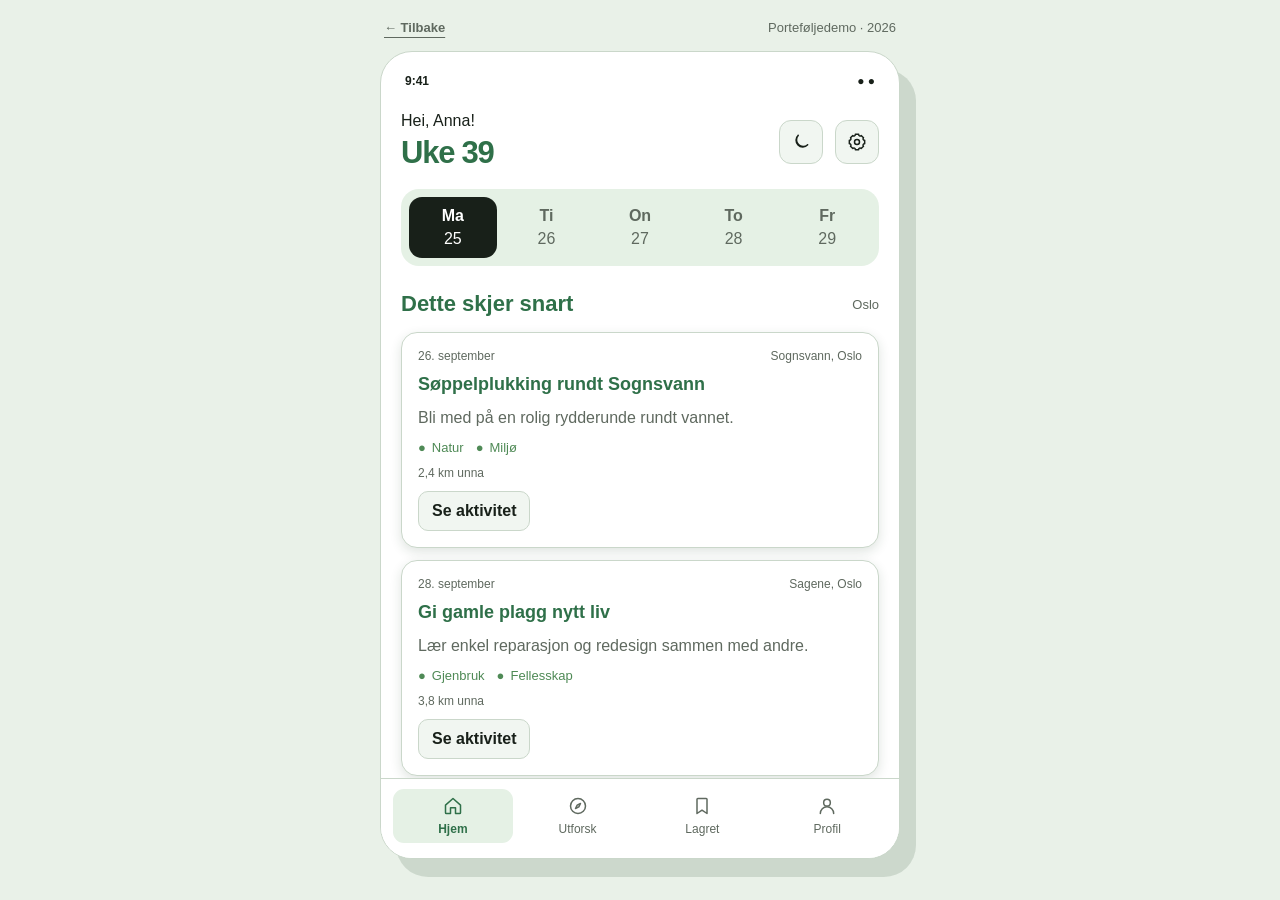
==== communigreen-demo.html @ cafadda3 "Lagringsfunksjon" ====
<!DOCTYPE html>
<html lang="no">
<head>
  <meta charset="UTF-8">
  <meta name="viewport" content="width=device-width, initial-scale=1.0">
  <meta name="description" content="Mobilorientert CommuniGreen-porteføljedemo for lokale aktiviteter og fellesskap.">
  <title>CommuniGreen | Kodet demo</title>
  <link rel="stylesheet" href="communigreen-demo.css">
</head>
<body>
  <div class="demo-page">
    <header class="demo-meta">
      <a href="communigreen.html">← Tilbake</a>
      <span>Porteføljedemo · 2026</span>
    </header>

    <main class="app-shell" aria-label="CommuniGreen-demo">
      <div class="phone-status" aria-hidden="true">
        <span>9:41</span>
        <span>● ●</span>
      </div>

      <div class="view-container" aria-live="polite">
        <section class="app-view" id="home-view" data-view="home" aria-labelledby="home-title">
          <header class="app-header">
            <div>
              <p>Hei, Anna!</p>
              <h1 id="home-title">Uke 39</h1>
            </div>
            <div class="header-actions">
              <button class="icon-button" id="theme-toggle" type="button" aria-pressed="false" aria-label="Bytt til mørk modus">
                <svg class="theme-moon" viewBox="0 0 24 24" aria-hidden="true"><path d="M20 15.3A8 8 0 0 1 8.7 4a8 8 0 1 0 11.3 11.3Z"/></svg>
                <svg class="theme-sun" viewBox="0 0 24 24" aria-hidden="true"><circle cx="12" cy="12" r="4"/><path d="M12 2v2M12 20v2M4.9 4.9l1.4 1.4M17.7 17.7l1.4 1.4M2 12h2M20 12h2M4.9 19.1l1.4-1.4M17.7 6.3l1.4-1.4"/></svg>
              </button>
              <button class="icon-button" type="button" data-view-target="profile" aria-label="Åpne profil og innstillinger">
                <svg viewBox="0 0 24 24" aria-hidden="true"><circle cx="12" cy="12" r="3"/><path d="M19.4 15a1.7 1.7 0 0 0 .3 1.9l.1.1-2.8 2.8-.1-.1a1.7 1.7 0 0 0-1.9-.3 1.7 1.7 0 0 0-1 1.6v.2h-4V21a1.7 1.7 0 0 0-1-1.6 1.7 1.7 0 0 0-1.9.3l-.1.1L4.2 17l.1-.1a1.7 1.7 0 0 0 .3-1.9A1.7 1.7 0 0 0 3 14H2.8v-4H3a1.7 1.7 0 0 0 1.6-1 1.7 1.7 0 0 0-.3-1.9L4.2 7 7 4.2l.1.1A1.7 1.7 0 0 0 9 4.6 1.7 1.7 0 0 0 10 3V2.8h4V3a1.7 1.7 0 0 0 1 1.6 1.7 1.7 0 0 0 1.9-.3l.1-.1L19.8 7l-.1.1a1.7 1.7 0 0 0-.3 1.9 1.7 1.7 0 0 0 1.6 1h.2v4H21a1.7 1.7 0 0 0-1.6 1Z"/></svg>
              </button>
            </div>
          </header>

          <div class="week-strip" aria-label="Denne uken">
            <span class="day is-current"><strong>Ma</strong><span>25</span></span>
            <span class="day"><strong>Ti</strong><span>26</span></span>
            <span class="day"><strong>On</strong><span>27</span></span>
            <span class="day"><strong>To</strong><span>28</span></span>
            <span class="day"><strong>Fr</strong><span>29</span></span>
          </div>

          <div class="section-heading">
            <h2>Dette skjer snart</h2>
            <span>Oslo</span>
          </div>

          <div class="activity-list" id="home-activities"></div>
        </section>

        <section class="app-view" id="explore-view" data-view="explore" aria-labelledby="explore-title" hidden>
          <header class="explore-header">
            <div>
              <p class="brand-label">CommuniGreen</p>
              <h1 id="explore-title">Utforsk</h1>
            </div>
            <span class="result-count" id="result-count">0 aktiviteter</span>
          </header>

          <div class="filter-list" role="group" aria-label="Filtrer aktiviteter">
            <button class="filter-button is-active" type="button" data-filter="all" aria-pressed="true">Alle</button>
            <button class="filter-button" type="button" data-filter="week" aria-pressed="false">Denne uken</button>
            <button class="filter-button" type="button" data-filter="near" aria-pressed="false">Nær meg</button>
            <button class="filter-button" type="button" data-filter="natur" aria-pressed="false">Natur</button>
            <button class="filter-button" type="button" data-filter="miljø" aria-pressed="false">Miljø</button>
            <button class="filter-button" type="button" data-filter="gjenbruk" aria-pressed="false">Gjenbruk</button>
            <button class="filter-button" type="button" data-filter="fellesskap" aria-pressed="false">Fellesskap</button>
          </div>

          <div class="activity-list" id="explore-activities"></div>
          <p class="empty-state" id="filter-empty" hidden>Ingen aktiviteter passer dette filteret ennå.</p>
        </section>

        <section class="app-view detail-view" id="detail-view" data-view="detail" aria-labelledby="detail-title" hidden>
          <button class="back-button" id="detail-back" type="button">← Tilbake til aktiviteter</button>

          <header class="detail-header">
            <p class="brand-label" id="detail-categories"></p>
            <h1 id="detail-title"></h1>
            <p class="detail-lead" id="detail-description"></p>
          </header>

          <dl class="detail-facts">
            <div>
              <dt>Dato</dt>
              <dd id="detail-date"></dd>
            </div>
            <div>
              <dt>Sted</dt>
              <dd id="detail-location"></dd>
            </div>
            <div>
              <dt>Avstand</dt>
              <dd id="detail-distance"></dd>
            </div>
          </dl>

          <section class="detail-copy" aria-labelledby="detail-about-title">
            <h2 id="detail-about-title">Om aktiviteten</h2>
            <p id="detail-about"></p>
          </section>

          <button class="primary-button" id="save-activity" type="button" aria-pressed="false">Lagre aktivitet</button>
          <p class="save-status" id="save-status" aria-live="polite" hidden></p>
          <p class="demo-disclaimer">Rekonstruert aktivitet laget for denne porteføljedemoen.</p>
        </section>

        <section class="app-view" id="saved-view" data-view="saved" aria-labelledby="saved-title" hidden>
          <header class="saved-header">
            <div>
              <p class="brand-label">Din samling</p>
              <h1 id="saved-title">Lagrede aktiviteter</h1>
            </div>
            <span class="result-count" id="saved-count">0 lagret</span>
          </header>

          <p class="save-status saved-feedback" id="saved-feedback" aria-live="polite" hidden></p>

          <div class="empty-state saved-empty" id="saved-empty">
            <h2>Ingen lagrede aktiviteter ennå</h2>
            <p>Aktiviteter du lagrer vil være tilgjengelige her neste gang du åpner demoen.</p>
            <button class="secondary-button" type="button" data-view-target="explore">Utforsk aktiviteter</button>
          </div>

          <div class="activity-list" id="saved-activities" hidden></div>
        </section>

        <section class="app-view placeholder-view" id="profile-view" data-view="profile" aria-labelledby="profile-title" hidden>
          <p class="brand-label">CommuniGreen</p>
          <h1 id="profile-title">Anna Marie</h1>
          <p>Profil, innstillinger og lagrede aktiviteter bygges videre i et senere trinn.</p>
          <button class="secondary-button" id="profile-theme-toggle" type="button">Bytt til mørk modus</button>
        </section>
      </div>

      <nav class="bottom-nav" aria-label="Hovednavigasjon">
        <button class="nav-button is-active" type="button" data-view-target="home" aria-pressed="true">
          <svg viewBox="0 0 24 24" aria-hidden="true"><path d="m3 11 9-8 9 8v9a1 1 0 0 1-1 1h-5v-7H9v7H4a1 1 0 0 1-1-1Z"/></svg>
          <span>Hjem</span>
        </button>
        <button class="nav-button" type="button" data-view-target="explore" aria-pressed="false">
          <svg viewBox="0 0 24 24" aria-hidden="true"><circle cx="12" cy="12" r="9"/><path d="m15 9-2 4-4 2 2-4Z"/></svg>
          <span>Utforsk</span>
        </button>
        <button class="nav-button" type="button" data-view-target="saved" aria-pressed="false">
          <svg viewBox="0 0 24 24" aria-hidden="true"><path d="M6 4a1 1 0 0 1 1-1h10a1 1 0 0 1 1 1v17l-6-4-6 4Z"/></svg>
          <span>Lagret</span>
        </button>
        <button class="nav-button" type="button" data-view-target="profile" aria-pressed="false">
          <svg viewBox="0 0 24 24" aria-hidden="true"><circle cx="12" cy="8" r="4"/><path d="M4 21a8 8 0 0 1 16 0"/></svg>
          <span>Profil</span>
        </button>
      </nav>
    </main>
  </div>

  <script src="communigreen-demo.js"></script>
</body>
</html>
---- communigreen-demo.css ----
:root {
  --page-background: #e9f1e8;
  --app-background: #ffffff;
  --surface: #ffffff;
  --surface-soft: #e5f1e5;
  --text: #182019;
  --muted: #5f695f;
  --line: #cad7ca;
  --green: #4f8a56;
  --green-dark: #2f7049;
  --on-green: #ffffff;
  --button-background: #f1f6f1;
  --shadow: rgb(28 67 38 / 14%);
}

body.dark-mode {
  --page-background: #101712;
  --app-background: #162019;
  --surface: #222d25;
  --surface-soft: #2a3a2e;
  --text: #f2f6f2;
  --muted: #b8c4b9;
  --line: #475649;
  --green: #8dcd93;
  --green-dark: #a8dcae;
  --on-green: #182019;
  --button-background: #253128;
  --shadow: rgb(0 0 0 / 28%);
}

* { box-sizing: border-box; }
html { scroll-behavior: smooth; }

body {
  margin: 0;
  background: var(--page-background);
  color: var(--text);
  font-family: Arial, Helvetica, sans-serif;
}

button, a { color: inherit; font: inherit; }
button { cursor: pointer; }

.demo-page { width: min(100% - 32px, 520px); margin: 0 auto; padding: 20px 0 36px; }
.demo-meta { display: flex; justify-content: space-between; gap: 20px; padding: 0 4px 16px; color: var(--muted); font-size: 13px; }
.demo-meta a { font-weight: bold; text-underline-offset: 5px; }

.app-shell {
  display: grid;
  grid-template-rows: auto 1fr auto;
  height: calc(100dvh - 92px);
  min-height: 640px;
  overflow: hidden;
  border: 1px solid var(--line);
  border-radius: 32px;
  background: var(--app-background);
  box-shadow: 16px 18px 0 var(--shadow);
}

.phone-status { display: flex; justify-content: space-between; padding: 22px 24px 6px; font-size: 12px; font-weight: bold; }
.view-container { min-height: 0; overflow-x: hidden; overflow-y: auto; }
.app-view { padding: 18px 20px 30px; }
.app-header, .header-actions, .section-heading, .activity-meta, .explore-header { display: flex; align-items: center; justify-content: space-between; gap: 12px; }
.app-header { margin-bottom: 18px; }
.app-header p { margin: 0 0 5px; }

h1, h2, h3 { color: var(--green-dark); }
h1 { margin: 0; font-size: 31px; letter-spacing: -.04em; }
h2 { margin: 0; font-size: 22px; }
h3 { margin: 0; font-size: 18px; }

.icon-button { display: grid; width: 44px; height: 44px; place-items: center; border: 1px solid var(--line); border-radius: 12px; background: var(--button-background); }
svg { width: 20px; height: 20px; fill: none; stroke: currentColor; stroke-linecap: round; stroke-linejoin: round; stroke-width: 1.8; }
.theme-sun { display: none; }
.dark-mode .theme-moon { display: none; }
.dark-mode .theme-sun { display: block; }

.week-strip { display: grid; grid-template-columns: repeat(5, 1fr); gap: 6px; margin-bottom: 25px; border-radius: 18px; background: var(--surface-soft); padding: 8px; }
.day { display: grid; justify-items: center; gap: 5px; border-radius: 13px; padding: 10px 3px; color: var(--muted); }
.day.is-current { background: var(--text); color: var(--app-background); }
.section-heading { margin-bottom: 15px; }
.section-heading span { color: var(--muted); font-size: 13px; }
.activity-list { display: grid; gap: 12px; }

.activity-card { display: grid; gap: 11px; border: 1px solid var(--line); border-radius: 16px; background: var(--surface); padding: 16px; box-shadow: 0 4px 12px var(--shadow); }
.activity-meta { color: var(--muted); font-size: 12px; }
.activity-card p { margin: 0; color: var(--muted); line-height: 1.45; }
.activity-card button { width: fit-content; border: 1px solid var(--line); border-radius: 10px; background: var(--button-background); padding: 10px 13px; font-weight: bold; }
.card-actions { display: flex; flex-wrap: wrap; align-items: center; gap: 8px; }
.activity-card .remove-button { border-color: transparent; background: transparent; color: var(--muted); text-decoration: underline; text-underline-offset: 4px; }
.activity-tags { display: flex; flex-wrap: wrap; gap: 12px; color: var(--green); font-size: 13px; }
.activity-tags span::before { margin-right: 6px; content: "●"; }

.explore-header { align-items: end; margin: 4px 0 20px; }
.brand-label { margin: 0 0 6px; }
.result-count { color: var(--muted); font-size: 13px; white-space: nowrap; }
.filter-list { display: flex; flex-wrap: wrap; gap: 8px; margin-bottom: 20px; }
.filter-button { min-height: 44px; border: 1px solid var(--line); border-radius: 999px; background: var(--button-background); padding: 9px 14px; }
.filter-button.is-active { border-color: var(--green-dark); background: var(--green-dark); color: var(--on-green); font-weight: bold; }
.empty-state { border: 1px dashed var(--line); border-radius: 14px; color: var(--muted); padding: 18px; line-height: 1.5; }

.detail-view { display: grid; align-content: start; gap: 24px; }
.detail-view[hidden] { display: none; }
.back-button { width: fit-content; border: 0; background: transparent; padding: 4px 0; color: var(--muted); font-weight: bold; text-decoration: underline; text-underline-offset: 5px; }
.detail-header { display: grid; gap: 10px; }
.detail-header .brand-label { margin: 0; }
.detail-lead, .detail-copy p { margin: 0; color: var(--muted); line-height: 1.55; }
.detail-facts { display: grid; margin: 0; border: 1px solid var(--line); border-radius: 16px; background: var(--surface); }
.detail-facts div { display: grid; grid-template-columns: 74px 1fr; gap: 12px; padding: 14px 16px; }
.detail-facts div + div { border-top: 1px solid var(--line); }
.detail-facts dt { color: var(--muted); font-size: 13px; }
.detail-facts dd { margin: 0; font-weight: bold; }
.detail-copy { display: grid; gap: 10px; }
.primary-button { width: 100%; min-height: 48px; border: 1px solid var(--green-dark); border-radius: 12px; background: var(--green-dark); color: var(--on-green); padding: 12px 16px; font-weight: bold; }
.primary-button[aria-pressed="true"] { background: var(--surface-soft); color: var(--green-dark); }
.save-status { margin: -12px 0 0; border-radius: 12px; background: var(--surface-soft); padding: 12px 14px; font-size: 13px; line-height: 1.4; }
.demo-disclaimer { margin: -6px 0 0; color: var(--muted); font-size: 12px; line-height: 1.45; }

.saved-header { display: flex; align-items: end; justify-content: space-between; gap: 12px; margin: 4px 0 20px; }
.saved-feedback { margin: 0 0 14px; }
.saved-empty { display: grid; gap: 12px; }
.saved-empty[hidden] { display: none; }
.saved-empty h2, .saved-empty p { margin: 0; }
.saved-empty p { color: var(--muted); line-height: 1.5; }
.saved-empty .secondary-button { margin-top: 4px; }

.placeholder-view { display: grid; min-height: 470px; align-content: start; gap: 14px; padding-top: 36px; }
.placeholder-view[hidden] { display: none; }
.placeholder-view p { max-width: 330px; margin: 0; color: var(--muted); line-height: 1.5; }
.brand-label { color: var(--green) !important; font-size: 13px; font-weight: bold; letter-spacing: .06em; text-transform: uppercase; }
.secondary-button { width: fit-content; margin-top: 8px; border: 1px solid var(--line); border-radius: 10px; background: var(--button-background); padding: 11px 14px; font-weight: bold; }

.bottom-nav { z-index: 2; display: grid; grid-template-columns: repeat(4, 1fr); gap: 5px; border-top: 1px solid var(--line); background: var(--surface); padding: 10px 12px 15px; }
.nav-button { display: grid; min-height: 54px; place-items: center; gap: 3px; border: 0; border-radius: 11px; background: transparent; color: var(--muted); padding: 6px 3px; font-size: 12px; }
.nav-button.is-active { background: var(--surface-soft); color: var(--green-dark); font-weight: bold; }

@media (max-width: 520px) {
  .demo-page { width: 100%; padding: 0; }
  .demo-meta { padding: 13px 16px; }
  .app-shell { height: calc(100dvh - 45px); min-height: 0; border-width: 1px 0 0; border-radius: 0; box-shadow: none; }
}

@media (max-width: 360px) {
  .app-view { padding-right: 15px; padding-left: 15px; }
  .header-actions { gap: 6px; }
  .week-strip { gap: 3px; }
  .saved-header { align-items: start; flex-direction: column; }
}

@media (prefers-reduced-motion: reduce) { html { scroll-behavior: auto; } }
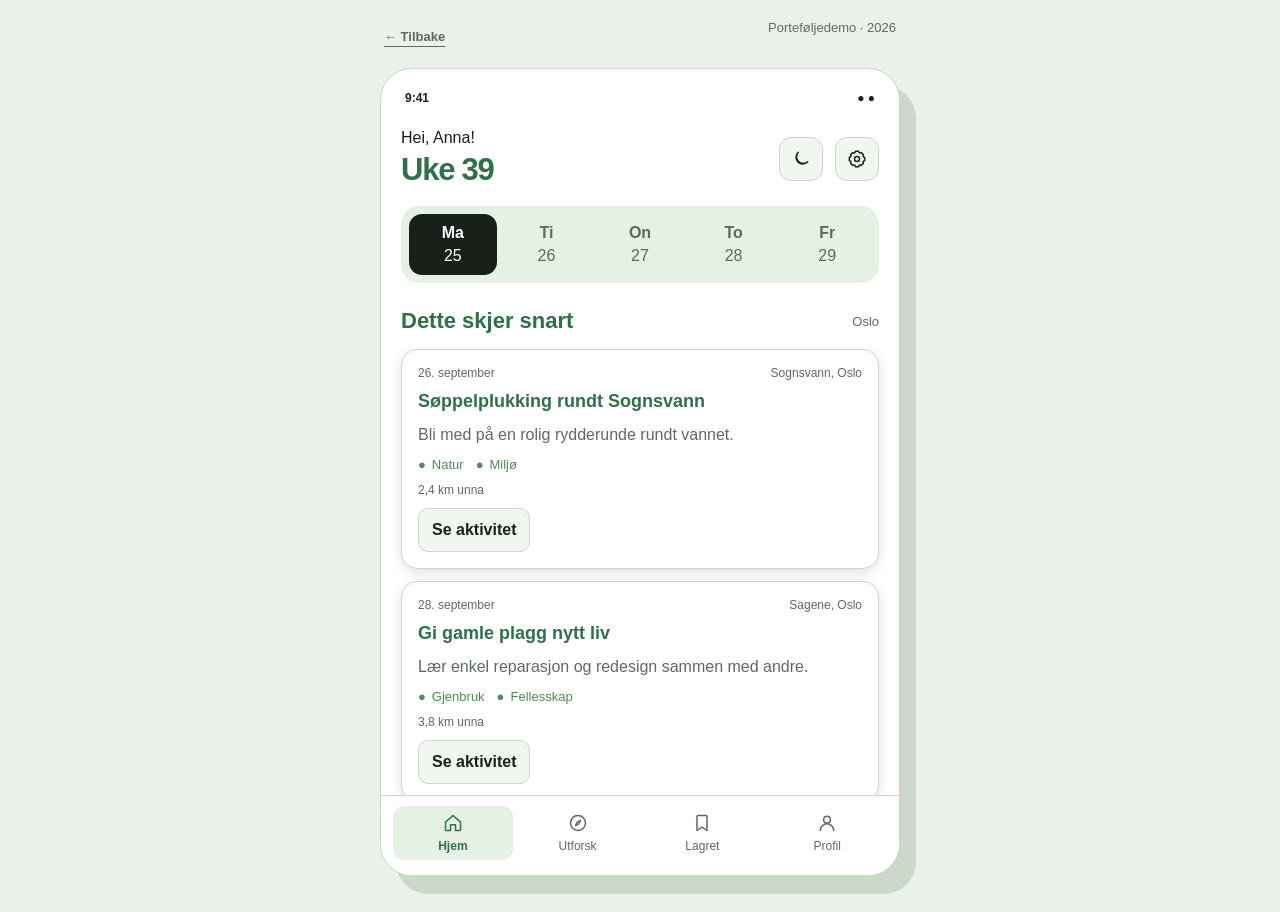
==== commit cb6c3e62: "CommuniGreen v1" ====
--- a/communigreen-demo.html
+++ b/communigreen-demo.html
@@ -131,11 +131,60 @@
           <div class="activity-list" id="saved-activities" hidden></div>
         </section>
 
-        <section class="app-view placeholder-view" id="profile-view" data-view="profile" aria-labelledby="profile-title" hidden>
-          <p class="brand-label">CommuniGreen</p>
-          <h1 id="profile-title">Anna Marie</h1>
-          <p>Profil, innstillinger og lagrede aktiviteter bygges videre i et senere trinn.</p>
-          <button class="secondary-button" id="profile-theme-toggle" type="button">Bytt til mørk modus</button>
+        <section class="app-view profile-view" id="profile-view" data-view="profile" aria-labelledby="profile-title" hidden>
+          <header class="profile-card">
+            <div class="profile-avatar" aria-hidden="true">AM</div>
+            <div>
+              <p class="brand-label">Fiktiv demoprofil</p>
+              <h1 id="profile-title">Anna Marie</h1>
+              <p class="profile-intro">Utforsk aktiviteter og samle det du vil delta på.</p>
+            </div>
+          </header>
+
+          <div class="profile-stats">
+            <div>
+              <strong id="profile-saved-count">0</strong>
+              <span id="profile-saved-label">Lagrede aktiviteter</span>
+            </div>
+            <div>
+              <strong>Oslo</strong>
+              <span>Valgt område</span>
+            </div>
+          </div>
+
+          <button class="secondary-button" type="button" data-view-target="saved">Se lagrede aktiviteter</button>
+
+          <section class="settings-section" aria-labelledby="settings-title">
+            <h2 id="settings-title">Innstillinger</h2>
+
+            <div class="settings-list">
+              <button class="setting-button" id="profile-theme-toggle" type="button" aria-pressed="false">
+                <span>
+                  <strong>Utseende</strong>
+                  <small>Bytt mellom lys og mørk modus</small>
+                </span>
+                <span class="setting-value" id="profile-theme-value">Lys</span>
+              </button>
+
+              <button class="setting-button" id="text-size-toggle" type="button" aria-pressed="false">
+                <span>
+                  <strong>Tekststørrelse</strong>
+                  <small>Gjør hovedinnholdet lettere å lese</small>
+                </span>
+                <span class="setting-value" id="text-size-value">Normal</span>
+              </button>
+
+              <label class="setting-row" for="demo-notifications">
+                <span>
+                  <strong>Demovarsler</strong>
+                  <small>Visuell innstilling uten ekte varsler</small>
+                </span>
+                <input id="demo-notifications" type="checkbox">
+              </label>
+            </div>
+
+            <p class="demo-disclaimer">Innstillingene gjelder bare denne lokale porteføljedemoen.</p>
+          </section>
         </section>
       </div>
 
--- a/communigreen-demo.css
+++ b/communigreen-demo.css
@@ -40,10 +40,11 @@
 
 button, a { color: inherit; font: inherit; }
 button { cursor: pointer; }
+button:focus-visible, a:focus-visible, input:focus-visible { outline: 3px solid var(--green); outline-offset: 3px; }
 
 .demo-page { width: min(100% - 32px, 520px); margin: 0 auto; padding: 20px 0 36px; }
 .demo-meta { display: flex; justify-content: space-between; gap: 20px; padding: 0 4px 16px; color: var(--muted); font-size: 13px; }
-.demo-meta a { font-weight: bold; text-underline-offset: 5px; }
+.demo-meta a { display: inline-flex; min-height: 32px; align-items: center; font-weight: bold; text-underline-offset: 5px; }
 
 .app-shell {
   display: grid;
@@ -85,7 +86,7 @@
 .activity-card { display: grid; gap: 11px; border: 1px solid var(--line); border-radius: 16px; background: var(--surface); padding: 16px; box-shadow: 0 4px 12px var(--shadow); }
 .activity-meta { color: var(--muted); font-size: 12px; }
 .activity-card p { margin: 0; color: var(--muted); line-height: 1.45; }
-.activity-card button { width: fit-content; border: 1px solid var(--line); border-radius: 10px; background: var(--button-background); padding: 10px 13px; font-weight: bold; }
+.activity-card button { width: fit-content; min-height: 44px; border: 1px solid var(--line); border-radius: 10px; background: var(--button-background); padding: 10px 13px; font-weight: bold; }
 .card-actions { display: flex; flex-wrap: wrap; align-items: center; gap: 8px; }
 .activity-card .remove-button { border-color: transparent; background: transparent; color: var(--muted); text-decoration: underline; text-underline-offset: 4px; }
 .activity-tags { display: flex; flex-wrap: wrap; gap: 12px; color: var(--green); font-size: 13px; }
@@ -101,7 +102,7 @@
 
 .detail-view { display: grid; align-content: start; gap: 24px; }
 .detail-view[hidden] { display: none; }
-.back-button { width: fit-content; border: 0; background: transparent; padding: 4px 0; color: var(--muted); font-weight: bold; text-decoration: underline; text-underline-offset: 5px; }
+.back-button { width: fit-content; min-height: 44px; border: 0; background: transparent; padding: 4px 0; color: var(--muted); font-weight: bold; text-decoration: underline; text-underline-offset: 5px; }
 .detail-header { display: grid; gap: 10px; }
 .detail-header .brand-label { margin: 0; }
 .detail-lead, .detail-copy p { margin: 0; color: var(--muted); line-height: 1.55; }
@@ -124,11 +125,32 @@
 .saved-empty p { color: var(--muted); line-height: 1.5; }
 .saved-empty .secondary-button { margin-top: 4px; }
 
-.placeholder-view { display: grid; min-height: 470px; align-content: start; gap: 14px; padding-top: 36px; }
-.placeholder-view[hidden] { display: none; }
-.placeholder-view p { max-width: 330px; margin: 0; color: var(--muted); line-height: 1.5; }
+.profile-view { display: grid; align-content: start; gap: 20px; }
+.profile-view[hidden] { display: none; }
+.profile-card { display: grid; grid-template-columns: auto 1fr; align-items: center; gap: 16px; border-radius: 18px; background: var(--surface-soft); padding: 18px; }
+.profile-avatar { display: grid; width: 68px; height: 68px; place-items: center; border-radius: 50%; background: var(--green-dark); color: var(--on-green); font-size: 21px; font-weight: bold; }
+.profile-card .brand-label { margin-bottom: 5px; }
+.profile-intro { margin: 7px 0 0; color: var(--muted); line-height: 1.45; }
+.profile-stats { display: grid; grid-template-columns: repeat(2, 1fr); border: 1px solid var(--line); border-radius: 16px; background: var(--surface); }
+.profile-stats div { display: grid; gap: 4px; padding: 16px; }
+.profile-stats div + div { border-left: 1px solid var(--line); }
+.profile-stats strong { color: var(--green-dark); font-size: 20px; }
+.profile-stats span { color: var(--muted); font-size: 12px; line-height: 1.35; }
+.settings-section { display: grid; gap: 14px; margin-top: 6px; }
+.settings-list { overflow: hidden; border: 1px solid var(--line); border-radius: 16px; background: var(--surface); }
+.setting-button, .setting-row { display: flex; width: 100%; min-height: 70px; align-items: center; justify-content: space-between; gap: 14px; border: 0; background: transparent; color: var(--text); padding: 14px 16px; text-align: left; }
+.setting-button + .setting-button, .setting-row { border-top: 1px solid var(--line); }
+.setting-button > span:first-child, .setting-row > span:first-child { display: grid; gap: 4px; }
+.setting-button small, .setting-row small { color: var(--muted); font-size: 12px; line-height: 1.35; }
+.setting-value { color: var(--green-dark); font-size: 13px; font-weight: bold; white-space: nowrap; }
+.setting-row input { width: 22px; height: 22px; flex: 0 0 auto; accent-color: var(--green-dark); }
 .brand-label { color: var(--green) !important; font-size: 13px; font-weight: bold; letter-spacing: .06em; text-transform: uppercase; }
-.secondary-button { width: fit-content; margin-top: 8px; border: 1px solid var(--line); border-radius: 10px; background: var(--button-background); padding: 11px 14px; font-weight: bold; }
+.secondary-button { width: fit-content; min-height: 44px; margin-top: 8px; border: 1px solid var(--line); border-radius: 10px; background: var(--button-background); padding: 11px 14px; font-weight: bold; }
+
+body.large-text .app-view { font-size: 1.08rem; }
+body.large-text .app-view h1 { font-size: 34px; }
+body.large-text .app-view h2 { font-size: 24px; }
+body.large-text .app-view h3 { font-size: 20px; }
 
 .bottom-nav { z-index: 2; display: grid; grid-template-columns: repeat(4, 1fr); gap: 5px; border-top: 1px solid var(--line); background: var(--surface); padding: 10px 12px 15px; }
 .nav-button { display: grid; min-height: 54px; place-items: center; gap: 3px; border: 0; border-radius: 11px; background: transparent; color: var(--muted); padding: 6px 3px; font-size: 12px; }
@@ -145,6 +167,7 @@
   .header-actions { gap: 6px; }
   .week-strip { gap: 3px; }
   .saved-header { align-items: start; flex-direction: column; }
+  .profile-card { grid-template-columns: 1fr; }
 }
 
 @media (prefers-reduced-motion: reduce) { html { scroll-behavior: auto; } }
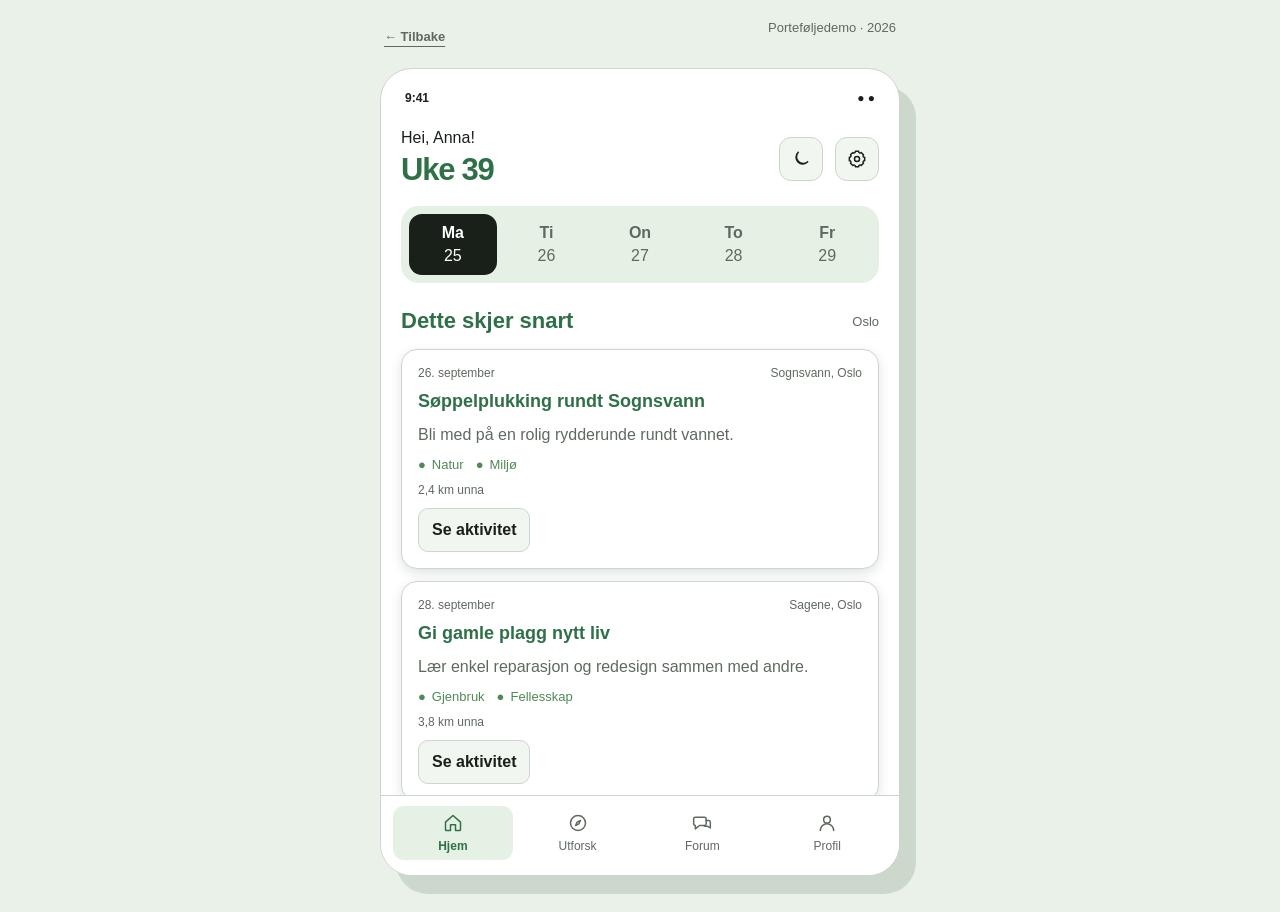
==== commit 4b758e9b: "CommuniGreen 1.1 Forum" ====
--- a/communigreen-demo.html
+++ b/communigreen-demo.html
@@ -77,6 +77,117 @@
           <p class="empty-state" id="filter-empty" hidden>Ingen aktiviteter passer dette filteret ennå.</p>
         </section>
 
+        <section class="app-view forum-view" id="forum-view" data-view="forum" aria-labelledby="forum-title" hidden>
+          <header class="forum-header">
+            <div>
+              <p class="brand-label">Fiktivt lokalmiljø</p>
+              <h1 id="forum-title">Forum</h1>
+            </div>
+            <span class="result-count" id="forum-count">0 innlegg</span>
+          </header>
+
+          <p class="forum-intro">Finn ting som gis bort, lokale spørsmål og små initiativer i nærmiljøet.</p>
+
+          <button class="secondary-button" id="new-forum-post" type="button">Nytt lokalt innlegg</button>
+
+          <p class="save-status forum-feedback" id="forum-feedback" aria-live="polite" hidden></p>
+
+          <label class="forum-search" for="forum-search">
+            <span>Søk i forumet</span>
+            <input id="forum-search" type="search" placeholder="Søk etter innlegg" autocomplete="off">
+          </label>
+
+          <div class="filter-list" role="group" aria-label="Filtrer foruminnlegg">
+            <button class="filter-button is-active" type="button" data-forum-filter="all" aria-pressed="true">Alle</button>
+            <button class="filter-button" type="button" data-forum-filter="gjenbruk" aria-pressed="false">Gjenbruk</button>
+            <button class="filter-button" type="button" data-forum-filter="matdeling" aria-pressed="false">Matdeling</button>
+            <button class="filter-button" type="button" data-forum-filter="nabolag" aria-pressed="false">Nabolag</button>
+          </div>
+
+          <div class="forum-list" id="forum-posts"></div>
+          <p class="empty-state" id="forum-empty" hidden>Ingen foruminnlegg passer dette søket.</p>
+          <p class="demo-disclaimer">Alle navn og innlegg i forumet er fiktive.</p>
+        </section>
+
+        <section class="app-view forum-compose-view" id="forum-compose-view" data-view="forum-compose" aria-labelledby="forum-compose-title" hidden>
+          <button class="back-button" id="forum-compose-back" type="button">← Tilbake til forumet</button>
+
+          <header class="detail-header">
+            <p class="brand-label">Lokal demofunksjon</p>
+            <h1 id="forum-compose-title">Nytt innlegg</h1>
+            <p class="detail-lead">Innlegget lagres bare i denne nettleseren og blir ikke publisert.</p>
+          </header>
+
+          <form class="demo-form" id="forum-post-form">
+            <label>
+              <span>Tittel</span>
+              <input id="forum-post-title" name="title" type="text" maxlength="80" required>
+            </label>
+
+            <label>
+              <span>Kategori</span>
+              <select id="forum-post-category" name="category" required>
+                <option value="Gjenbruk">Gjenbruk</option>
+                <option value="Matdeling">Matdeling</option>
+                <option value="Nabolag">Nabolag</option>
+              </select>
+            </label>
+
+            <label>
+              <span>Innlegg</span>
+              <textarea id="forum-post-body" name="body" rows="7" maxlength="500" required></textarea>
+            </label>
+
+            <button class="primary-button" type="submit">Legg til lokalt innlegg</button>
+          </form>
+
+          <p class="demo-disclaimer">Unngå ekte personopplysninger. Innholdet forlater ikke denne enheten.</p>
+        </section>
+
+        <section class="app-view forum-detail-view" id="forum-detail-view" data-view="forum-detail" aria-labelledby="forum-detail-title" hidden>
+          <button class="back-button" id="forum-detail-back" type="button">← Tilbake til forumet</button>
+
+          <header class="forum-detail-header">
+            <p class="brand-label" id="forum-detail-category"></p>
+            <h1 id="forum-detail-title"></h1>
+            <div class="forum-author">
+              <span class="forum-avatar" id="forum-detail-initials" aria-hidden="true"></span>
+              <span>
+                <strong id="forum-detail-author"></strong>
+                <small id="forum-detail-time"></small>
+              </span>
+            </div>
+          </header>
+
+          <p class="forum-detail-body" id="forum-detail-body"></p>
+
+          <div class="forum-stats" aria-label="Aktivitet på innlegget">
+            <span id="forum-detail-replies"></span>
+            <span id="forum-detail-reactions"></span>
+          </div>
+
+          <div class="forum-detail-actions">
+            <button class="secondary-button forum-reaction-button" id="forum-react" type="button" aria-pressed="false">Lik innlegg</button>
+            <button class="secondary-button danger-button" id="delete-forum-post" type="button" hidden>Slett innlegg</button>
+          </div>
+
+          <section class="detail-copy" aria-labelledby="forum-discussion-title">
+            <h2 id="forum-discussion-title">Samtale</h2>
+            <div class="comment-list" id="forum-comments"></div>
+            <p class="empty-state comment-empty" id="forum-comments-empty" hidden>Ingen svar er lagt til ennå.</p>
+
+            <form class="comment-form" id="forum-comment-form">
+              <label for="forum-comment-text">Skriv et lokalt svar</label>
+              <textarea id="forum-comment-text" rows="3" maxlength="240" required></textarea>
+              <button class="secondary-button" type="submit">Legg til svar</button>
+            </form>
+
+            <p class="save-status comment-status" id="forum-comment-status" aria-live="polite" hidden></p>
+          </section>
+
+          <p class="demo-disclaimer">Dette er et fiktivt foruminnlegg som bare vises lokalt i porteføljedemoen.</p>
+        </section>
+
         <section class="app-view detail-view" id="detail-view" data-view="detail" aria-labelledby="detail-title" hidden>
           <button class="back-button" id="detail-back" type="button">← Tilbake til aktiviteter</button>
 
@@ -197,9 +308,9 @@
           <svg viewBox="0 0 24 24" aria-hidden="true"><circle cx="12" cy="12" r="9"/><path d="m15 9-2 4-4 2 2-4Z"/></svg>
           <span>Utforsk</span>
         </button>
-        <button class="nav-button" type="button" data-view-target="saved" aria-pressed="false">
-          <svg viewBox="0 0 24 24" aria-hidden="true"><path d="M6 4a1 1 0 0 1 1-1h10a1 1 0 0 1 1 1v17l-6-4-6 4Z"/></svg>
-          <span>Lagret</span>
+        <button class="nav-button" type="button" data-view-target="forum" aria-pressed="false">
+          <svg viewBox="0 0 24 24" aria-hidden="true"><path d="M4 5h11a2 2 0 0 1 2 2v6a2 2 0 0 1-2 2H9l-5 4v-4a2 2 0 0 1-2-2V7a2 2 0 0 1 2-2Z"/><path d="M17 9h3a2 2 0 0 1 2 2v7l-3-2h-4"/></svg>
+          <span>Forum</span>
         </button>
         <button class="nav-button" type="button" data-view-target="profile" aria-pressed="false">
           <svg viewBox="0 0 24 24" aria-hidden="true"><circle cx="12" cy="8" r="4"/><path d="M4 21a8 8 0 0 1 16 0"/></svg>
--- a/communigreen-demo.css
+++ b/communigreen-demo.css
@@ -10,6 +10,7 @@
   --green-dark: #2f7049;
   --on-green: #ffffff;
   --button-background: #f1f6f1;
+  --danger: #9b342c;
   --shadow: rgb(28 67 38 / 14%);
 }
 
@@ -25,6 +26,7 @@
   --green-dark: #a8dcae;
   --on-green: #182019;
   --button-background: #253128;
+  --danger: #ffb4ab;
   --shadow: rgb(0 0 0 / 28%);
 }
 
@@ -61,7 +63,7 @@
 .phone-status { display: flex; justify-content: space-between; padding: 22px 24px 6px; font-size: 12px; font-weight: bold; }
 .view-container { min-height: 0; overflow-x: hidden; overflow-y: auto; }
 .app-view { padding: 18px 20px 30px; }
-.app-header, .header-actions, .section-heading, .activity-meta, .explore-header { display: flex; align-items: center; justify-content: space-between; gap: 12px; }
+.app-header, .header-actions, .section-heading, .activity-meta, .explore-header, .forum-header { display: flex; align-items: center; justify-content: space-between; gap: 12px; }
 .app-header { margin-bottom: 18px; }
 .app-header p { margin: 0 0 5px; }
 
@@ -99,6 +101,49 @@
 .filter-button { min-height: 44px; border: 1px solid var(--line); border-radius: 999px; background: var(--button-background); padding: 9px 14px; }
 .filter-button.is-active { border-color: var(--green-dark); background: var(--green-dark); color: var(--on-green); font-weight: bold; }
 .empty-state { border: 1px dashed var(--line); border-radius: 14px; color: var(--muted); padding: 18px; line-height: 1.5; }
+
+.forum-view { display: grid; align-content: start; gap: 18px; }
+.forum-view[hidden], .forum-detail-view[hidden], .forum-compose-view[hidden] { display: none; }
+.forum-header { align-items: end; }
+.forum-intro { margin: -6px 0 0; color: var(--muted); line-height: 1.5; }
+.forum-search { display: grid; gap: 7px; color: var(--muted); font-size: 13px; font-weight: bold; }
+.forum-search input { width: 100%; min-height: 44px; border: 1px solid var(--line); border-radius: 12px; background: var(--surface); color: var(--text); padding: 10px 13px; }
+.forum-view .filter-list { margin-bottom: 0; }
+.forum-list { display: grid; gap: 12px; }
+.forum-card { display: grid; gap: 12px; border: 1px solid var(--line); border-radius: 16px; background: var(--surface); padding: 16px; box-shadow: 0 4px 12px var(--shadow); }
+.forum-card h3, .forum-card p { margin: 0; }
+.forum-card > p { color: var(--muted); line-height: 1.45; }
+.forum-author { display: flex; align-items: center; gap: 10px; }
+.forum-author > span:last-child { display: grid; gap: 3px; }
+.forum-author small { color: var(--muted); font-size: 12px; }
+.forum-avatar { display: grid; width: 40px; height: 40px; flex: 0 0 auto; place-items: center; border-radius: 50%; background: var(--surface-soft); color: var(--green-dark); font-size: 13px; font-weight: bold; }
+.forum-category { color: var(--green-dark) !important; font-size: 12px; font-weight: bold; letter-spacing: .04em; text-transform: uppercase; }
+.forum-card-footer, .forum-stats { display: flex; flex-wrap: wrap; align-items: center; justify-content: space-between; gap: 10px; }
+.forum-stats { color: var(--muted); font-size: 13px; }
+.forum-card button { min-height: 44px; border: 1px solid var(--line); border-radius: 10px; background: var(--button-background); padding: 10px 13px; font-weight: bold; }
+.forum-detail-view { display: grid; align-content: start; gap: 24px; }
+.forum-detail-header { display: grid; gap: 12px; }
+.forum-detail-body { margin: 0; color: var(--text); line-height: 1.65; white-space: pre-line; }
+.forum-detail-actions { display: flex; flex-wrap: wrap; gap: 10px; }
+.forum-detail-actions .secondary-button { margin-top: 0; }
+.danger-button { border-color: var(--danger); color: var(--danger); }
+.forum-feedback { margin: 0; }
+.forum-compose-view { display: grid; align-content: start; gap: 24px; }
+.demo-form, .demo-form label, .comment-form { display: grid; gap: 8px; }
+.demo-form { gap: 18px; }
+.demo-form label > span, .comment-form label { color: var(--muted); font-size: 13px; font-weight: bold; }
+.demo-form input, .demo-form select, .demo-form textarea, .comment-form textarea { width: 100%; min-height: 44px; border: 1px solid var(--line); border-radius: 12px; background: var(--surface); color: var(--text); padding: 11px 13px; resize: vertical; }
+.forum-reaction-button[aria-pressed="true"] { border-color: var(--green-dark); background: var(--surface-soft); color: var(--green-dark); }
+.comment-list { display: grid; gap: 10px; }
+.comment-card { display: grid; gap: 8px; border-left: 3px solid var(--green); border-radius: 0 12px 12px 0; background: var(--surface); padding: 13px 14px; }
+.comment-card p { margin: 0; color: var(--text); line-height: 1.5; }
+.comment-card small { color: var(--muted); }
+.comment-card-footer { display: flex; justify-content: flex-end; }
+.delete-comment-button { min-height: 40px; border: 0; background: transparent; color: var(--danger); padding: 6px 0; font-weight: bold; text-decoration: underline; text-underline-offset: 4px; }
+.comment-form { margin-top: 4px; }
+.comment-form .secondary-button { margin-top: 2px; }
+.comment-empty { margin: 0; }
+.comment-status { margin: 0; }
 
 .detail-view { display: grid; align-content: start; gap: 24px; }
 .detail-view[hidden] { display: none; }
@@ -167,6 +212,7 @@
   .header-actions { gap: 6px; }
   .week-strip { gap: 3px; }
   .saved-header { align-items: start; flex-direction: column; }
+  .forum-header { align-items: start; flex-direction: column; }
   .profile-card { grid-template-columns: 1fr; }
 }
 
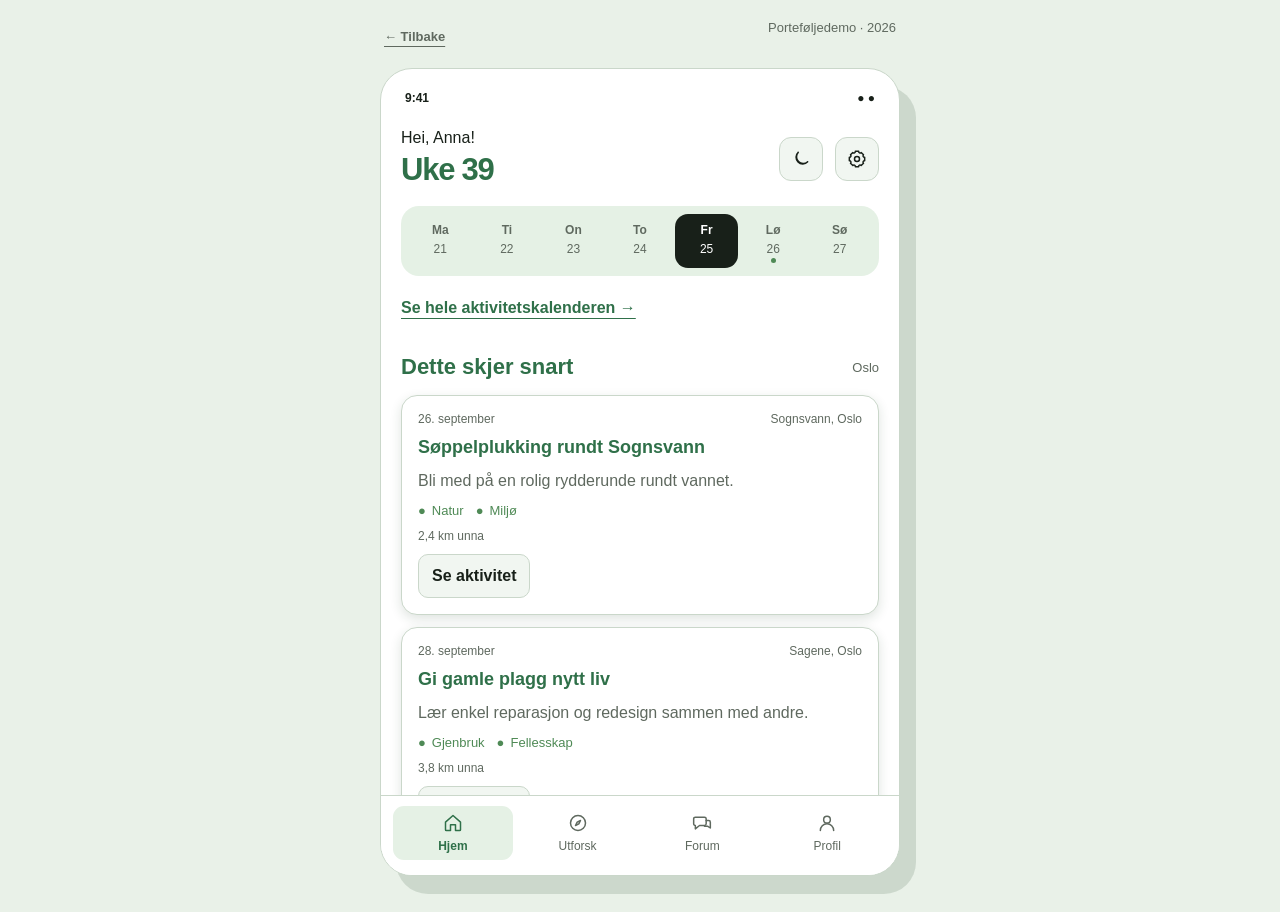
==== commit 8820c704: "Kalender" ====
--- a/communigreen-demo.html
+++ b/communigreen-demo.html
@@ -39,12 +39,16 @@
           </header>
 
           <div class="week-strip" aria-label="Denne uken">
-            <span class="day is-current"><strong>Ma</strong><span>25</span></span>
-            <span class="day"><strong>Ti</strong><span>26</span></span>
-            <span class="day"><strong>On</strong><span>27</span></span>
-            <span class="day"><strong>To</strong><span>28</span></span>
-            <span class="day"><strong>Fr</strong><span>29</span></span>
-          </div>
+            <button class="day" type="button" data-calendar-date="2026-09-21"><strong>Ma</strong><span>21</span></button>
+            <button class="day" type="button" data-calendar-date="2026-09-22"><strong>Ti</strong><span>22</span></button>
+            <button class="day" type="button" data-calendar-date="2026-09-23"><strong>On</strong><span>23</span></button>
+            <button class="day" type="button" data-calendar-date="2026-09-24"><strong>To</strong><span>24</span></button>
+            <button class="day is-current" type="button" data-calendar-date="2026-09-25"><strong>Fr</strong><span>25</span></button>
+            <button class="day has-items" type="button" data-calendar-date="2026-09-26" aria-label="Lørdag 26. september, 1 aktivitet"><strong>Lø</strong><span>26</span></button>
+            <button class="day" type="button" data-calendar-date="2026-09-27"><strong>Sø</strong><span>27</span></button>
+          </div>
+
+          <button class="calendar-open-button" id="open-calendar" type="button">Se hele aktivitetskalenderen →</button>
 
           <div class="section-heading">
             <h2>Dette skjer snart</h2>
@@ -52,6 +56,34 @@
           </div>
 
           <div class="activity-list" id="home-activities"></div>
+        </section>
+
+        <section class="app-view calendar-view" id="calendar-view" data-view="calendar" aria-labelledby="calendar-title" hidden>
+          <button class="back-button" id="calendar-back" type="button">← Tilbake til Hjem</button>
+
+          <header class="calendar-header">
+            <div>
+              <p class="brand-label">Aktivitetskalender</p>
+              <h1 id="calendar-title">September 2026</h1>
+            </div>
+            <div class="calendar-controls" aria-label="Bytt måned">
+              <button class="icon-button" id="calendar-previous" type="button" aria-label="Forrige måned">←</button>
+              <button class="icon-button" id="calendar-next" type="button" aria-label="Neste måned">→</button>
+            </div>
+          </header>
+
+          <div class="calendar-weekdays" aria-hidden="true">
+            <span>Ma</span><span>Ti</span><span>On</span><span>To</span><span>Fr</span><span>Lø</span><span>Sø</span>
+          </div>
+          <div class="calendar-grid" id="calendar-grid" aria-label="Velg dato"></div>
+
+          <section class="calendar-selection" aria-labelledby="calendar-selection-title">
+            <h2 id="calendar-selection-title">Aktiviteter 26. september</h2>
+            <div class="calendar-items" id="calendar-items"></div>
+            <p class="empty-state" id="calendar-empty" hidden>Ingen aktiviteter eller daterte foruminnlegg denne dagen.</p>
+          </section>
+
+          <p class="demo-disclaimer">Kalenderen viser fiktive demoaktiviteter og lokale foruminnlegg som er lagt til i kalenderen.</p>
         </section>
 
         <section class="app-view" id="explore-view" data-view="explore" aria-labelledby="explore-title" hidden>
@@ -137,6 +169,21 @@
               <span>Innlegg</span>
               <textarea id="forum-post-body" name="body" rows="7" maxlength="500" required></textarea>
             </label>
+
+            <label class="calendar-option">
+              <input id="forum-add-calendar" type="checkbox">
+              <span>
+                <strong>Legg til i kalenderen</strong>
+                <small>Bruk dette når innlegget gjelder noe som skjer på en bestemt dato.</small>
+              </span>
+            </label>
+
+            <div class="forum-calendar-fields" id="forum-calendar-fields" hidden>
+              <label>
+                <span>Dato</span>
+                <input id="forum-calendar-date" type="date">
+              </label>
+            </div>
 
             <button class="primary-button" type="submit">Legg til lokalt innlegg</button>
           </form>
--- a/communigreen-demo.css
+++ b/communigreen-demo.css
@@ -78,9 +78,12 @@
 .dark-mode .theme-moon { display: none; }
 .dark-mode .theme-sun { display: block; }
 
-.week-strip { display: grid; grid-template-columns: repeat(5, 1fr); gap: 6px; margin-bottom: 25px; border-radius: 18px; background: var(--surface-soft); padding: 8px; }
-.day { display: grid; justify-items: center; gap: 5px; border-radius: 13px; padding: 10px 3px; color: var(--muted); }
+.week-strip { display: grid; grid-template-columns: repeat(7, 1fr); gap: 4px; margin-bottom: 10px; border-radius: 18px; background: var(--surface-soft); padding: 8px; }
+.day { position: relative; display: grid; min-width: 0; justify-items: center; gap: 5px; border: 0; border-radius: 13px; background: transparent; padding: 9px 2px 12px; color: var(--muted); font-size: 12px; }
 .day.is-current { background: var(--text); color: var(--app-background); }
+.day.has-items::after { position: absolute; bottom: 5px; width: 5px; height: 5px; border-radius: 50%; background: var(--green); content: ""; }
+.day.is-current.has-items::after { background: var(--app-background); }
+.calendar-open-button { min-height: 44px; margin: 0 0 24px; border: 0; background: transparent; color: var(--green-dark); padding: 5px 0; font-weight: bold; text-decoration: underline; text-underline-offset: 5px; }
 .section-heading { margin-bottom: 15px; }
 .section-heading span { color: var(--muted); font-size: 13px; }
 .activity-list { display: grid; gap: 12px; }
@@ -103,7 +106,7 @@
 .empty-state { border: 1px dashed var(--line); border-radius: 14px; color: var(--muted); padding: 18px; line-height: 1.5; }
 
 .forum-view { display: grid; align-content: start; gap: 18px; }
-.forum-view[hidden], .forum-detail-view[hidden], .forum-compose-view[hidden] { display: none; }
+.forum-view[hidden], .forum-detail-view[hidden], .forum-compose-view[hidden], .calendar-view[hidden] { display: none; }
 .forum-header { align-items: end; }
 .forum-intro { margin: -6px 0 0; color: var(--muted); line-height: 1.5; }
 .forum-search { display: grid; gap: 7px; color: var(--muted); font-size: 13px; font-weight: bold; }
@@ -113,6 +116,7 @@
 .forum-card { display: grid; gap: 12px; border: 1px solid var(--line); border-radius: 16px; background: var(--surface); padding: 16px; box-shadow: 0 4px 12px var(--shadow); }
 .forum-card h3, .forum-card p { margin: 0; }
 .forum-card > p { color: var(--muted); line-height: 1.45; }
+.forum-card .forum-calendar-date { color: var(--green-dark); font-size: 13px; font-weight: bold; }
 .forum-author { display: flex; align-items: center; gap: 10px; }
 .forum-author > span:last-child { display: grid; gap: 3px; }
 .forum-author small { color: var(--muted); font-size: 12px; }
@@ -133,6 +137,12 @@
 .demo-form { gap: 18px; }
 .demo-form label > span, .comment-form label { color: var(--muted); font-size: 13px; font-weight: bold; }
 .demo-form input, .demo-form select, .demo-form textarea, .comment-form textarea { width: 100%; min-height: 44px; border: 1px solid var(--line); border-radius: 12px; background: var(--surface); color: var(--text); padding: 11px 13px; resize: vertical; }
+.calendar-option { display: grid !important; grid-template-columns: auto 1fr; align-items: start; gap: 11px !important; border: 1px solid var(--line); border-radius: 14px; background: var(--surface-soft); padding: 13px; }
+.calendar-option input { width: 21px; min-height: 21px; margin: 1px 0 0; accent-color: var(--green-dark); }
+.calendar-option > span { display: grid; gap: 4px; color: var(--text); }
+.calendar-option small { color: var(--muted); font-weight: normal; line-height: 1.4; }
+.forum-calendar-fields { display: grid; }
+.forum-calendar-fields[hidden] { display: none; }
 .forum-reaction-button[aria-pressed="true"] { border-color: var(--green-dark); background: var(--surface-soft); color: var(--green-dark); }
 .comment-list { display: grid; gap: 10px; }
 .comment-card { display: grid; gap: 8px; border-left: 3px solid var(--green); border-radius: 0 12px 12px 0; background: var(--surface); padding: 13px 14px; }
@@ -144,6 +154,25 @@
 .comment-form .secondary-button { margin-top: 2px; }
 .comment-empty { margin: 0; }
 .comment-status { margin: 0; }
+
+.calendar-view { display: grid; align-content: start; gap: 20px; }
+.calendar-header { display: flex; align-items: end; justify-content: space-between; gap: 14px; }
+.calendar-controls { display: flex; gap: 7px; }
+.calendar-controls .icon-button { font-size: 20px; font-weight: bold; }
+.calendar-weekdays, .calendar-grid { display: grid; grid-template-columns: repeat(7, minmax(0, 1fr)); gap: 4px; }
+.calendar-weekdays { color: var(--muted); font-size: 11px; font-weight: bold; text-align: center; }
+.calendar-grid { border: 1px solid var(--line); border-radius: 16px; background: var(--surface); padding: 8px; }
+.calendar-day { position: relative; display: grid; min-width: 0; min-height: 42px; place-items: center; border: 1px solid transparent; border-radius: 10px; background: transparent; padding: 4px 2px 9px; }
+.calendar-day:hover { background: var(--surface-soft); }
+.calendar-day.has-items::after { position: absolute; bottom: 5px; width: 5px; height: 5px; border-radius: 50%; background: var(--green); content: ""; }
+.calendar-day.is-selected { border-color: var(--green-dark); background: var(--green-dark); color: var(--on-green); font-weight: bold; }
+.calendar-day.is-selected::after { background: var(--on-green); }
+.calendar-selection { display: grid; gap: 12px; }
+.calendar-items { display: grid; gap: 10px; }
+.calendar-entry { display: grid; gap: 8px; border: 1px solid var(--line); border-radius: 14px; background: var(--surface); padding: 14px; }
+.calendar-entry p, .calendar-entry h3 { margin: 0; }
+.calendar-entry > p:not(.brand-label) { color: var(--muted); line-height: 1.45; }
+.calendar-entry button { width: fit-content; min-height: 42px; border: 1px solid var(--line); border-radius: 10px; background: var(--button-background); padding: 9px 12px; font-weight: bold; }
 
 .detail-view { display: grid; align-content: start; gap: 24px; }
 .detail-view[hidden] { display: none; }
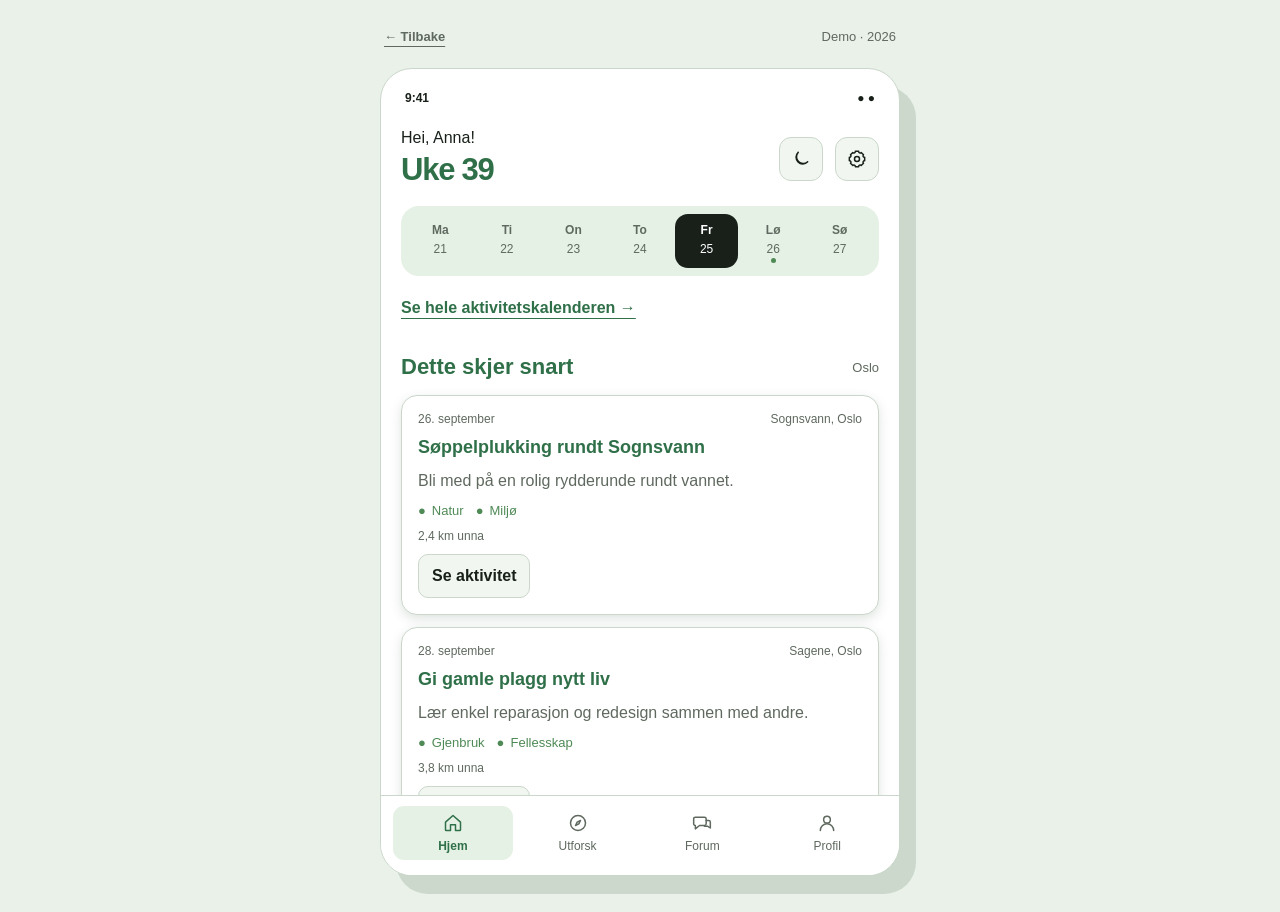
==== commit 668516bc: "Color uniformity v1.1" ====
--- a/communigreen-demo.html
+++ b/communigreen-demo.html
@@ -3,7 +3,7 @@
 <head>
   <meta charset="UTF-8">
   <meta name="viewport" content="width=device-width, initial-scale=1.0">
-  <meta name="description" content="Mobilorientert CommuniGreen-porteføljedemo for lokale aktiviteter og fellesskap.">
+  <meta name="description" content="Mobilorientert CommuniGreen-demo for lokale aktiviteter og fellesskap.">
   <title>CommuniGreen | Kodet demo</title>
   <link rel="stylesheet" href="communigreen-demo.css">
 </head>
@@ -11,7 +11,7 @@
   <div class="demo-page">
     <header class="demo-meta">
       <a href="communigreen.html">← Tilbake</a>
-      <span>Porteføljedemo · 2026</span>
+      <span>Demo · 2026</span>
     </header>
 
     <main class="app-shell" aria-label="CommuniGreen-demo">
@@ -232,7 +232,7 @@
             <p class="save-status comment-status" id="forum-comment-status" aria-live="polite" hidden></p>
           </section>
 
-          <p class="demo-disclaimer">Dette er et fiktivt foruminnlegg som bare vises lokalt i porteføljedemoen.</p>
+          <p class="demo-disclaimer">Dette er et fiktivt foruminnlegg som bare vises lokalt i demoen.</p>
         </section>
 
         <section class="app-view detail-view" id="detail-view" data-view="detail" aria-labelledby="detail-title" hidden>
@@ -266,7 +266,7 @@
 
           <button class="primary-button" id="save-activity" type="button" aria-pressed="false">Lagre aktivitet</button>
           <p class="save-status" id="save-status" aria-live="polite" hidden></p>
-          <p class="demo-disclaimer">Rekonstruert aktivitet laget for denne porteføljedemoen.</p>
+          <p class="demo-disclaimer">Rekonstruert aktivitet laget for denne demoen.</p>
         </section>
 
         <section class="app-view" id="saved-view" data-view="saved" aria-labelledby="saved-title" hidden>
@@ -289,6 +289,89 @@
           <div class="activity-list" id="saved-activities" hidden></div>
         </section>
 
+        <section class="app-view awards-view" id="awards-view" data-view="awards" aria-labelledby="awards-title" hidden>
+          <button class="back-button" id="awards-back" type="button">← Tilbake til Profil</button>
+
+          <header class="awards-header">
+            <div>
+              <p class="brand-label">Lokal demosimulering</p>
+              <h1 id="awards-title">Utmerkelser</h1>
+            </div>
+            <span class="result-count" id="awards-count">0 av 4</span>
+          </header>
+
+          <p class="awards-intro">Utmerkelser låses opp av handlinger du utfører i denne lokale demoen.</p>
+          <div class="awards-list" id="awards-list"></div>
+          <p class="demo-disclaimer">Utmerkelsene er fiktive og representerer ikke ekte deltakelse eller verifiserte resultater.</p>
+        </section>
+
+        <section class="app-view privacy-view" id="privacy-view" data-view="privacy" aria-labelledby="privacy-title" hidden>
+          <button class="back-button" id="privacy-back" type="button">← Tilbake til Profil</button>
+
+          <header class="detail-header">
+            <p class="brand-label">Personvern og demodata</p>
+            <h1 id="privacy-title">Dine lokale data</h1>
+            <p class="detail-lead">CommuniGreen-demoen bruker ingen konto, database eller ekte utsending. Valgene dine lagres bare lokalt i denne nettleseren.</p>
+          </header>
+
+          <dl class="data-summary">
+            <div><dt>Lagrede aktiviteter</dt><dd id="privacy-saved-count">0</dd></div>
+            <div><dt>Lokale foruminnlegg</dt><dd id="privacy-post-count">0</dd></div>
+            <div><dt>Lokale kommentarer</dt><dd id="privacy-comment-count">0</dd></div>
+            <div><dt>Opplåste utmerkelser</dt><dd id="privacy-award-count">0</dd></div>
+          </dl>
+
+          <section class="privacy-section" aria-labelledby="privacy-overview-title">
+            <h2 id="privacy-overview-title">Simulert dataforespørsel</h2>
+            <p>Knappen lager en lesbar oversikt på skjermen. Ingenting sendes på e-post eller til en ekstern tjeneste.</p>
+            <button class="secondary-button" id="generate-data-report" type="button">Lag lokal dataoversikt</button>
+            <div class="data-report" id="data-report" aria-live="polite" hidden>
+              <h3>Din lokale demooversikt</h3>
+              <pre id="data-report-content"></pre>
+            </div>
+          </section>
+
+          <section class="privacy-section danger-zone" aria-labelledby="reset-demo-title">
+            <h2 id="reset-demo-title">Nullstill CommuniGreen</h2>
+            <p>Fjerner lagrede aktiviteter, lokale forumdata, utmerkelser og innstillinger for denne demoen.</p>
+            <button class="secondary-button danger-button" id="reset-demo-data" type="button">Nullstill lokale demodata</button>
+            <p class="save-status" id="privacy-status" aria-live="polite" hidden></p>
+          </section>
+
+          <p class="demo-disclaimer">Nullstillingen påvirker ikke andre prosjekter eller filer i porteføljen.</p>
+        </section>
+
+        <section class="app-view help-view" id="help-view" data-view="help" aria-labelledby="help-title" hidden>
+          <button class="back-button" id="help-back" type="button">← Tilbake til Profil</button>
+
+          <header class="detail-header">
+            <p class="brand-label">Hjelpesenter</p>
+            <h1 id="help-title">Ofte stilte spørsmål</h1>
+            <p class="detail-lead">Korte svar om hvordan den lokale CommuniGreen-demoen fungerer.</p>
+          </header>
+
+          <div class="faq-list">
+            <details>
+              <summary>Hvordan lagrer jeg en aktivitet?</summary>
+              <p>Åpne aktiviteten fra Hjem, Utforsk eller Kalender og velg «Lagre aktivitet». Du finner den igjen under Profil.</p>
+            </details>
+            <details>
+              <summary>Hvordan legger jeg noe i kalenderen?</summary>
+              <p>Opprett et lokalt foruminnlegg, aktiver «Legg til i kalenderen» og velg dato. Innlegget vises da automatisk i kalenderen.</p>
+            </details>
+            <details>
+              <summary>Hvor lagres opplysningene mine?</summary>
+              <p>Valgene lagres bare i nettleserens lokale lagring. Demoen bruker ingen konto, database eller e-postutsending.</p>
+            </details>
+            <details>
+              <summary>Er aktivitetene og foruminnleggene ekte?</summary>
+              <p>Nei. Aktivitetene, navnene og eksempelinnleggene er fiktivt innhold laget for demoen.</p>
+            </details>
+          </div>
+
+          <p class="demo-disclaimer">Hjelpesenteret beskriver bare funksjonene i denne lokale demoen.</p>
+        </section>
+
         <section class="app-view profile-view" id="profile-view" data-view="profile" aria-labelledby="profile-title" hidden>
           <header class="profile-card">
             <div class="profile-avatar" aria-hidden="true">AM</div>
@@ -308,9 +391,16 @@
               <strong>Oslo</strong>
               <span>Valgt område</span>
             </div>
-          </div>
-
-          <button class="secondary-button" type="button" data-view-target="saved">Se lagrede aktiviteter</button>
+            <div>
+              <strong id="profile-awards-count">0</strong>
+              <span>Utmerkelser</span>
+            </div>
+          </div>
+
+          <div class="profile-links">
+            <button class="secondary-button" type="button" data-view-target="saved">Se lagrede aktiviteter</button>
+            <button class="secondary-button" type="button" data-view-target="awards">Se utmerkelser</button>
+          </div>
 
           <section class="settings-section" aria-labelledby="settings-title">
             <h2 id="settings-title">Innstillinger</h2>
@@ -339,9 +429,25 @@
                 </span>
                 <input id="demo-notifications" type="checkbox">
               </label>
-            </div>
-
-            <p class="demo-disclaimer">Innstillingene gjelder bare denne lokale porteføljedemoen.</p>
+
+              <button class="setting-button" type="button" data-view-target="privacy">
+                <span>
+                  <strong>Personvern og demodata</strong>
+                  <small>Se, simuler og nullstill lokale data</small>
+                </span>
+                <span class="setting-value">Åpne →</span>
+              </button>
+
+              <button class="setting-button" type="button" data-view-target="help">
+                <span>
+                  <strong>Hjelpesenter</strong>
+                  <small>Ofte stilte spørsmål om demoen</small>
+                </span>
+                <span class="setting-value">Åpne →</span>
+              </button>
+            </div>
+
+            <p class="demo-disclaimer">Innstillingene gjelder bare denne lokale demoen.</p>
           </section>
         </section>
       </div>
--- a/communigreen-demo.css
+++ b/communigreen-demo.css
@@ -31,7 +31,7 @@
 }
 
 * { box-sizing: border-box; }
-html { scroll-behavior: smooth; }
+html { scroll-behavior: smooth; -webkit-text-size-adjust: 100%; text-size-adjust: 100%; }
 
 body {
   margin: 0;
@@ -44,13 +44,15 @@
 button { cursor: pointer; }
 button:focus-visible, a:focus-visible, input:focus-visible { outline: 3px solid var(--green); outline-offset: 3px; }
 
-.demo-page { width: min(100% - 32px, 520px); margin: 0 auto; padding: 20px 0 36px; }
-.demo-meta { display: flex; justify-content: space-between; gap: 20px; padding: 0 4px 16px; color: var(--muted); font-size: 13px; }
+.demo-page { width: min(520px, calc(100% - 32px)); margin: 0 auto; padding: 20px 0 36px; }
+.demo-meta { display: flex; align-items: center; justify-content: space-between; gap: 20px; padding: 0 4px 16px; color: var(--muted); font-size: 13px; }
 .demo-meta a { display: inline-flex; min-height: 32px; align-items: center; font-weight: bold; text-underline-offset: 5px; }
+.demo-meta span { display: inline-flex; min-height: 32px; align-items: center; }
 
 .app-shell {
   display: grid;
   grid-template-rows: auto 1fr auto;
+  height: calc(100vh - 92px);
   height: calc(100dvh - 92px);
   min-height: 640px;
   overflow: hidden;
@@ -199,21 +201,54 @@
 .saved-empty p { color: var(--muted); line-height: 1.5; }
 .saved-empty .secondary-button { margin-top: 4px; }
 
-.profile-view { display: grid; align-content: start; gap: 20px; }
-.profile-view[hidden] { display: none; }
+.profile-view, .awards-view, .privacy-view, .help-view { display: grid; align-content: start; gap: 20px; }
+.profile-view[hidden], .awards-view[hidden], .privacy-view[hidden], .help-view[hidden] { display: none; }
 .profile-card { display: grid; grid-template-columns: auto 1fr; align-items: center; gap: 16px; border-radius: 18px; background: var(--surface-soft); padding: 18px; }
 .profile-avatar { display: grid; width: 68px; height: 68px; place-items: center; border-radius: 50%; background: var(--green-dark); color: var(--on-green); font-size: 21px; font-weight: bold; }
 .profile-card .brand-label { margin-bottom: 5px; }
 .profile-intro { margin: 7px 0 0; color: var(--muted); line-height: 1.45; }
-.profile-stats { display: grid; grid-template-columns: repeat(2, 1fr); border: 1px solid var(--line); border-radius: 16px; background: var(--surface); }
+.profile-stats { display: grid; grid-template-columns: repeat(3, 1fr); border: 1px solid var(--line); border-radius: 16px; background: var(--surface); }
 .profile-stats div { display: grid; gap: 4px; padding: 16px; }
 .profile-stats div + div { border-left: 1px solid var(--line); }
 .profile-stats strong { color: var(--green-dark); font-size: 20px; }
 .profile-stats span { color: var(--muted); font-size: 12px; line-height: 1.35; }
+.profile-links { display: flex; flex-wrap: wrap; gap: 9px; }
+.profile-links .secondary-button { margin-top: 0; }
+.awards-header { display: flex; align-items: end; justify-content: space-between; gap: 14px; }
+.awards-intro { margin: -6px 0 0; color: var(--muted); line-height: 1.5; }
+.awards-list { display: grid; gap: 12px; }
+.award-card { display: grid; grid-template-columns: auto 1fr; gap: 12px; border: 1px solid var(--line); border-radius: 16px; background: var(--surface); padding: 15px; }
+.award-card.is-unlocked { border-color: var(--green); background: var(--surface-soft); }
+.award-index { display: grid; width: 44px; height: 44px; place-items: center; border: 1px solid var(--line); border-radius: 50%; color: var(--muted); font-size: 12px; font-weight: bold; }
+.award-card.is-unlocked .award-index { border-color: var(--green-dark); background: var(--green-dark); color: var(--on-green); }
+.award-content { display: grid; gap: 7px; min-width: 0; }
+.award-content h2, .award-content p { margin: 0; }
+.award-content h2 { font-size: 18px; }
+.award-content p { color: var(--muted); line-height: 1.4; }
+.award-status { color: var(--green-dark); font-size: 13px; }
+.award-content progress { width: 100%; height: 8px; border: 0; accent-color: var(--green-dark); }
+.data-summary { display: grid; margin: 0; overflow: hidden; border: 1px solid var(--line); border-radius: 16px; background: var(--surface); }
+.data-summary div { display: flex; align-items: center; justify-content: space-between; gap: 14px; padding: 13px 15px; }
+.data-summary div + div { border-top: 1px solid var(--line); }
+.data-summary dt { color: var(--muted); }
+.data-summary dd { margin: 0; color: var(--green-dark); font-weight: bold; }
+.privacy-section { display: grid; gap: 10px; border: 1px solid var(--line); border-radius: 16px; background: var(--surface); padding: 16px; }
+.privacy-section h2, .privacy-section h3, .privacy-section p { margin: 0; }
+.privacy-section p { color: var(--muted); line-height: 1.5; }
+.data-report { display: grid; gap: 8px; margin-top: 4px; border-radius: 12px; background: var(--surface-soft); padding: 13px; }
+.data-report[hidden] { display: none; }
+.data-report pre { margin: 0; overflow-wrap: anywhere; color: var(--text); font: inherit; line-height: 1.55; white-space: pre-wrap; }
+.danger-zone { border-color: color-mix(in srgb, var(--danger) 45%, var(--line)); }
+.danger-zone .save-status { color: var(--text); }
+.faq-list { display: grid; overflow: hidden; border: 1px solid var(--line); border-radius: 16px; background: var(--surface); }
+.faq-list details + details { border-top: 1px solid var(--line); }
+.faq-list summary { min-height: 56px; padding: 17px 42px 17px 16px; color: var(--text); font-weight: bold; cursor: pointer; }
+.faq-list details[open] summary { color: var(--green-dark); }
+.faq-list p { margin: 0; padding: 0 16px 17px; color: var(--muted); line-height: 1.55; }
 .settings-section { display: grid; gap: 14px; margin-top: 6px; }
 .settings-list { overflow: hidden; border: 1px solid var(--line); border-radius: 16px; background: var(--surface); }
 .setting-button, .setting-row { display: flex; width: 100%; min-height: 70px; align-items: center; justify-content: space-between; gap: 14px; border: 0; background: transparent; color: var(--text); padding: 14px 16px; text-align: left; }
-.setting-button + .setting-button, .setting-row { border-top: 1px solid var(--line); }
+.settings-list > * + * { border-top: 1px solid var(--line); }
 .setting-button > span:first-child, .setting-row > span:first-child { display: grid; gap: 4px; }
 .setting-button small, .setting-row small { color: var(--muted); font-size: 12px; line-height: 1.35; }
 .setting-value { color: var(--green-dark); font-size: 13px; font-weight: bold; white-space: nowrap; }
@@ -233,7 +268,7 @@
 @media (max-width: 520px) {
   .demo-page { width: 100%; padding: 0; }
   .demo-meta { padding: 13px 16px; }
-  .app-shell { height: calc(100dvh - 45px); min-height: 0; border-width: 1px 0 0; border-radius: 0; box-shadow: none; }
+  .app-shell { height: calc(100vh - 45px); height: calc(100dvh - 45px); min-height: 0; border-width: 1px 0 0; border-radius: 0; box-shadow: none; }
 }
 
 @media (max-width: 360px) {
@@ -243,6 +278,7 @@
   .saved-header { align-items: start; flex-direction: column; }
   .forum-header { align-items: start; flex-direction: column; }
   .profile-card { grid-template-columns: 1fr; }
+  .award-card { grid-template-columns: 1fr; }
 }
 
 @media (prefers-reduced-motion: reduce) { html { scroll-behavior: auto; } }
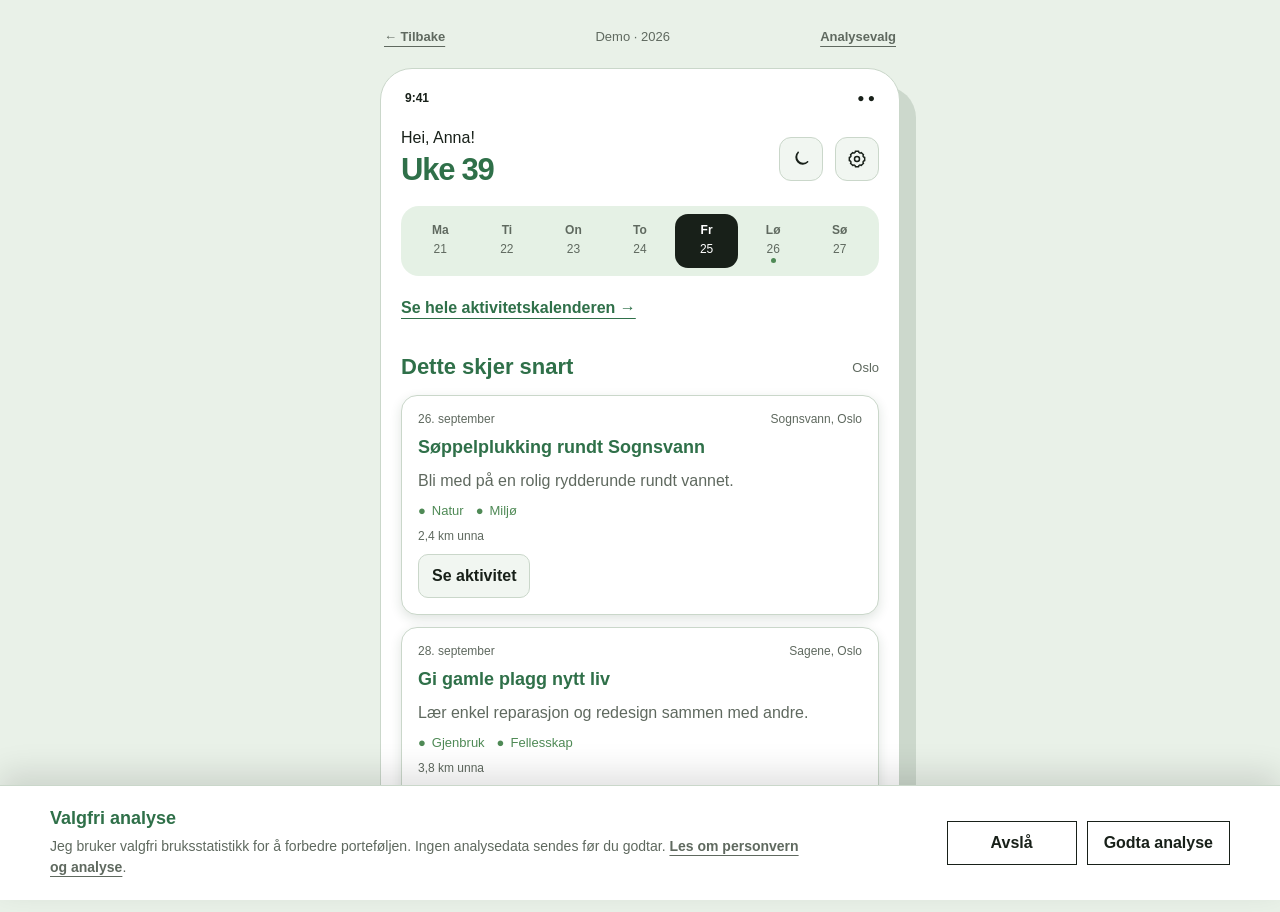
==== commit 55a05acd: "Analyse" ====
--- a/communigreen-demo.html
+++ b/communigreen-demo.html
@@ -6,12 +6,15 @@
   <meta name="description" content="Mobilorientert CommuniGreen-demo for lokale aktiviteter og fellesskap.">
   <title>CommuniGreen | Kodet demo</title>
   <link rel="stylesheet" href="communigreen-demo.css">
+  <link rel="stylesheet" href="analytics.css">
+  <script src="analytics.js" defer></script>
 </head>
-<body>
+<body data-analytics-page-type="demo" data-analytics-project-id="communigreen">
   <div class="demo-page">
     <header class="demo-meta">
       <a href="communigreen.html">← Tilbake</a>
       <span>Demo · 2026</span>
+      <button class="analytics-preferences-button" type="button" data-analytics-preferences>Analysevalg</button>
     </header>
 
     <main class="app-shell" aria-label="CommuniGreen-demo">
--- a/analytics.css
+++ b/analytics.css
@@ -0,0 +1,137 @@
+.analytics-consent {
+  position: fixed;
+  z-index: 1000;
+  right: 0;
+  bottom: 0;
+  left: 0;
+  border-top: 1px solid var(--line, #bbb3a8);
+  background: var(--surface, #fffdf9);
+  color: var(--text, #181716);
+  box-shadow: 0 -12px 30px rgb(0 0 0 / 12%);
+}
+
+.analytics-consent[hidden] {
+  display: none;
+}
+
+.analytics-consent__inner {
+  display: grid;
+  grid-template-columns: minmax(0, 1fr) auto;
+  gap: 24px;
+  align-items: center;
+  width: min(1180px, calc(100% - 48px));
+  margin: 0 auto;
+  padding: 22px 0;
+}
+
+.analytics-consent__copy {
+  max-width: 760px;
+}
+
+.analytics-consent__title {
+  margin: 0 0 7px;
+  font-size: 18px;
+}
+
+.analytics-consent__text {
+  margin: 0;
+  color: var(--muted, #68625d);
+  font-size: 14px;
+  line-height: 1.5;
+}
+
+.analytics-consent__text a {
+  color: inherit;
+  font-weight: bold;
+  text-underline-offset: 4px;
+}
+
+.analytics-consent__actions {
+  display: flex;
+  flex-wrap: wrap;
+  gap: 10px;
+}
+
+.analytics-consent__button,
+.analytics-preferences-button {
+  min-height: 44px;
+  border: 1px solid currentColor;
+  background: transparent;
+  color: inherit;
+  font: inherit;
+  font-weight: bold;
+  cursor: pointer;
+}
+
+.analytics-consent__button {
+  min-width: 130px;
+  padding: 10px 16px;
+}
+
+.analytics-consent__button:hover,
+.analytics-consent__button:focus-visible,
+.analytics-preferences-button:hover,
+.analytics-preferences-button:focus-visible {
+  color: var(--blue-highlight, #315ca8);
+  outline: 2px solid currentColor;
+  outline-offset: 2px;
+}
+
+.analytics-preferences-button {
+  min-height: auto;
+  border: 0;
+  padding: 0;
+  text-decoration: underline;
+  text-decoration-thickness: 1px;
+  text-underline-offset: 5px;
+}
+
+.analytics-status {
+  position: absolute;
+  width: 1px;
+  height: 1px;
+  overflow: hidden;
+  clip: rect(0 0 0 0);
+  clip-path: inset(50%);
+  white-space: nowrap;
+}
+
+body.dark-mode .analytics-consent {
+  border-color: var(--dark-line, var(--line, #4a4440));
+  background: var(--dark-soft, var(--surface, #1c1a19));
+  color: var(--dark-text, var(--text, #f4efeb));
+}
+
+body.dark-mode .analytics-consent__text {
+  color: var(--dark-muted, var(--muted, #c7bab2));
+}
+
+@media (max-width: 720px) {
+  .analytics-consent__inner {
+    grid-template-columns: 1fr;
+    width: min(1180px, calc(100% - 32px));
+    gap: 16px;
+  }
+
+  .analytics-consent__actions {
+    display: grid;
+    grid-template-columns: 1fr 1fr;
+  }
+
+  .analytics-consent__button {
+    min-width: 0;
+  }
+}
+
+@media (max-width: 360px) {
+  .analytics-consent__actions {
+    grid-template-columns: 1fr;
+  }
+}
+
+@media (prefers-reduced-motion: reduce) {
+  .analytics-consent,
+  .analytics-consent * {
+    transition: none !important;
+  }
+}
